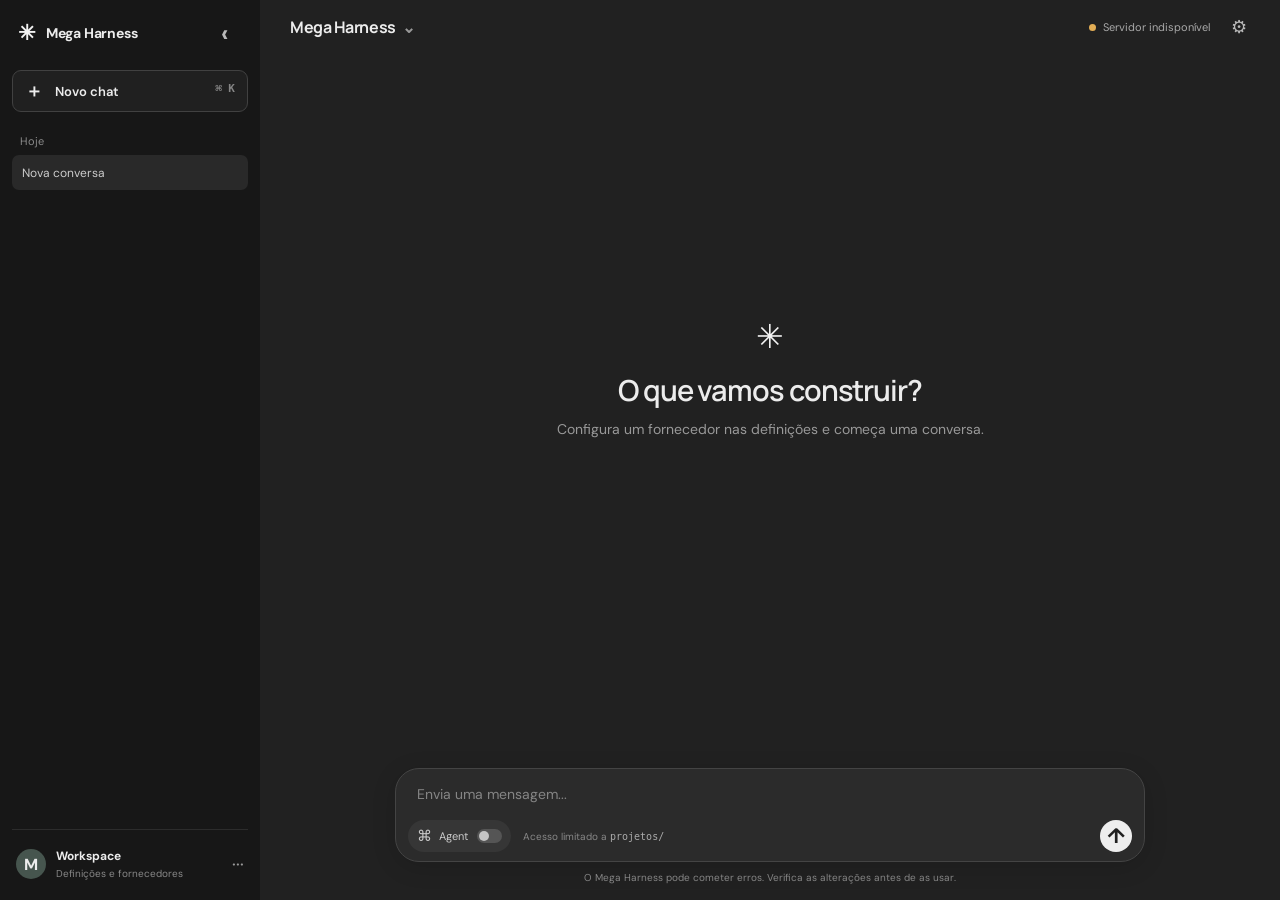
==== static/index.html @ ac8f0574 "Rebuild Mega Harness with FastAPI and ShardCloud support" ====
<!doctype html>
<html lang="pt-PT">
<head>
  <meta charset="utf-8"><meta name="viewport" content="width=device-width,initial-scale=1">
  <meta name="theme-color" content="#212121"><title>Mega Harness</title>
  <link rel="stylesheet" href="/static/styles.css">
</head>
<body>
  <aside class="sidebar" id="sidebar">
    <div class="brand"><span class="brand-mark">✳</span><span>Mega Harness</span><button class="icon-btn side-collapse" id="collapse" title="Fechar menu">‹</button></div>
    <button class="new-chat" id="newChat"><span>＋</span> Novo chat <kbd>⌘ K</kbd></button>
    <div class="nav-label">Hoje</div><div class="history" id="history"></div>
    <div class="side-bottom"><button class="profile" id="settingsOpen"><span class="avatar">M</span><span><b>Workspace</b><small>Definições e fornecedores</small></span><span class="dots">···</span></button></div>
  </aside>
  <main class="main">
    <header class="topbar"><button class="icon-btn menu-open" id="menuOpen" title="Abrir menu">☰</button><button class="model-pill" id="modelPill">Mega Harness <span class="chevron">⌄</span></button><div class="top-right"><span class="status"><i></i><span id="connectionStatus">Configura fornecedor</span></span><button class="icon-btn" id="settingsTop" title="Definições">⚙</button></div></header>
    <section class="conversation" id="conversation"><div class="welcome" id="welcome"><div class="welcome-mark">✳</div><h1>O que vamos construir?</h1><p>Configura um fornecedor nas definições e começa uma conversa.</p></div><div class="messages" id="messages"></div></section>
    <footer class="composer-wrap"><form class="composer" id="composer"><textarea id="prompt" rows="1" placeholder="Envia uma mensagem..." aria-label="Mensagem"></textarea><div class="composer-tools"><div class="left-tools"><button class="tool-chip" type="button" id="agentToggle"><span class="agent-icon">⌘</span><span>Agent</span><span class="toggle" id="toggleVisual"></span></button><span class="hint">Acesso limitado a <code>projetos/</code></span></div><button class="send" id="send" aria-label="Enviar" type="submit">↑</button></div></form><p class="disclaimer">O Mega Harness pode cometer erros. Verifica as alterações antes de as usar.</p></footer>
  </main>
  <div class="modal-backdrop hidden" id="settingsModal"><section class="settings" role="dialog" aria-modal="true" aria-labelledby="settingsTitle"><header class="settings-head"><div><div class="eyebrow">WORKSPACE</div><h2 id="settingsTitle">Definições</h2></div><button class="icon-btn" id="settingsClose" aria-label="Fechar">×</button></header><nav class="settings-tabs"><button class="tab active" data-panel="providers">Fornecedores</button><button class="tab" data-panel="general">Geral</button><button class="tab" data-panel="about">Sobre</button></nav>
    <div class="settings-body" id="panel-providers"><div class="section-heading"><div><h3>Fornecedor compatível com OpenAI</h3><p>Configura o endpoint do Qwen no Kaggle ou outro modelo.</p></div><span class="secure-badge">● Encriptação HTTPS</span></div><label class="field"><span>Nome</span><input id="providerName" value="Qwen Kaggle Agent" placeholder="Ex.: Qwen Kaggle"></label><label class="field"><span>Base URL</span><input id="baseUrl" placeholder="https://...trycloudflare.com/v1" autocomplete="url"></label><label class="field"><span>ID do modelo</span><input id="modelId" placeholder="qwen3.8-27b-abliterated" autocomplete="off"></label><label class="field"><span>Chave API (opcional)</span><div class="secret-input"><input id="apiKey" type="password" placeholder="Opcional para o Kaggle" autocomplete="new-password"><button id="revealKey" type="button">Mostrar</button></div><small>Se preencheres, fica guardada apenas neste navegador e é enviada nos pedidos.</small></label><div class="setting-row"><div><b>Modelo ativo</b><small>Usa este fornecedor no chat e no Agent.</small></div><button class="switch on" id="providerEnabled" aria-label="Fornecedor ativo"><span></span></button></div><div class="settings-actions"><button class="secondary" id="checkProvider">Testar ligação</button><button class="primary" id="saveProvider">Guardar fornecedor</button></div><div class="form-message" id="providerMessage"></div><div class="divider"></div><div class="section-heading"><div><h3>Ligação rápida ao Kaggle</h3><p>Executa o notebook e copia a Base URL para o campo acima. O ID do Qwen já fica preenchido.</p></div></div><div class="note"><span>↗</span><div><b>Notebook Qwen para Kaggle</b><p>O Kaggle inicia o modelo e o túnel HTTPS e mostra apenas a Base URL. Mantém a sessão ativa enquanto usas o chat.</p><a href="https://github.com/0299jolgue/Harness/blob/main/Kaggle-Qwen-Base-URL.ipynb" target="_blank" rel="noreferrer">Abrir código do Kaggle →</a></div></div></div>
    <div class="settings-body hidden" id="panel-general"><h3>Geral</h3><p class="muted">O histórico e a configuração do fornecedor ficam guardados localmente neste navegador.</p><div class="setting-row"><div><b>Modo Agent</b><small>O agente pode ler, criar, editar, procurar e mover ficheiros em projetos/.</small></div><button class="switch" id="agentSetting" aria-label="Agent ativo"><span></span></button></div><div class="setting-row"><div><b>Limite de edição</b><small>Ficheiros de texto até 150 KB por operação.</small></div><span class="value">150 KB</span></div><button class="secondary danger" id="clearHistory">Apagar histórico local</button></div>
    <div class="settings-body hidden" id="panel-about"><h3>Mega Harness</h3><p class="muted">Interface de chat com fornecedores OpenAI compatíveis e agente para a pasta de projeto no ShardCloud.</p><div class="about-grid"><span>Servidor</span><b>Python · FastAPI</b><span>Cliente</span><b>HTML · CSS · JavaScript</b><span>Área do agente</span><b>projetos/</b><span>Passos por execução</span><b>8 máximo</b></div></div>
  </section></div>
  <div class="confirm-backdrop hidden" id="confirmModal"><section class="confirm-card"><div class="confirm-icon">!</div><h3>Confirmar eliminação</h3><p id="confirmText">O agente quer apagar um ficheiro.</p><div class="confirm-actions"><button class="secondary" id="cancelDelete">Cancelar</button><button class="danger-btn" id="approveDelete">Apagar ficheiro</button></div></section></div>
  <script src="/static/app.js" defer></script>
</body></html>
---- static/styles.css ----
@import url('https://fonts.googleapis.com/css2?family=DM+Sans:wght@400;500;600;700&family=Manrope:wght@500;600;700;800&display=swap');
:root{color-scheme:dark;--bg:#212121;--panel:#171717;--panel-2:#2b2b2b;--line:#343434;--text:#ececec;--muted:#a1a1a1;--green:#b5e3c6;--accent:#10a37f;--danger:#e86f6f;font-family:'DM Sans',-apple-system,BlinkMacSystemFont,'Segoe UI',sans-serif}*{box-sizing:border-box}body{margin:0;background:var(--bg);color:var(--text);height:100dvh;overflow:hidden}button,input,textarea{font:inherit}button{color:inherit;cursor:pointer}.sidebar{position:fixed;inset:0 auto 0 0;width:260px;background:var(--panel);display:flex;flex-direction:column;padding:12px;z-index:5;transition:transform .2s}.brand{height:42px;display:flex;align-items:center;gap:10px;padding:0 6px;font-weight:700;font-size:14px;letter-spacing:-.2px}.brand-mark,.welcome-mark{font-size:23px;color:#f2f2f2}.brand-mark{font-size:21px}.icon-btn{height:34px;width:34px;border:0;border-radius:8px;background:transparent;color:#b9b9b9;font-size:18px;display:grid;place-items:center}.icon-btn:hover{background:#303030;color:white}.side-collapse{margin-left:auto;font-size:25px}.new-chat{margin:16px 0 22px;border:1px solid #414141;background:#202020;border-radius:9px;height:42px;text-align:left;padding:0 12px;font-size:13px;font-weight:600}.new-chat span{font-size:18px;margin-right:9px;vertical-align:-1px}.new-chat kbd{float:right;margin-top:3px;color:#858585;font-size:11px}.nav-label{font-size:11px;color:#8a8a8a;padding:0 8px 7px}.history{overflow:auto;flex:1}.history-item{height:35px;border-radius:7px;display:flex;align-items:center;padding:0 10px;font-size:12px;color:#ccc;white-space:nowrap;overflow:hidden;text-overflow:ellipsis;cursor:pointer}.history-item:hover,.history-item.active{background:#292929}.side-bottom{border-top:1px solid #2c2c2c;padding-top:10px}.profile{background:transparent;border:0;display:flex;align-items:center;text-align:left;width:100%;padding:8px 4px;border-radius:8px;gap:10px}.profile:hover{background:#252525}.avatar{width:30px;height:30px;background:#46554e;border-radius:50%;display:grid;place-items:center;font-weight:700}.profile b,.profile small{display:block}.profile b{font-size:12px}.profile small{font-size:10px;color:#888;margin-top:3px}.dots{margin-left:auto;font-size:19px;color:#999}.main{height:100dvh;margin-left:260px;display:flex;flex-direction:column}.topbar{height:54px;flex-shrink:0;display:flex;align-items:center;justify-content:space-between;padding:0 24px}.model-pill{border:0;background:transparent;font:700 16px Manrope,sans-serif;letter-spacing:-.45px}.chevron{color:#999;font-size:16px;padding-left:4px}.top-right{display:flex;align-items:center;gap:12px}.status{font-size:11px;color:#a9a9a9;display:flex;align-items:center;gap:7px}.status i{display:block;height:7px;width:7px;border-radius:50%;background:#e2ad55}.status.connected i{background:#62c395}.conversation{flex:1;overflow:auto;display:flex;flex-direction:column;align-items:center}.welcome{margin:auto 0;transform:translateY(-10px);text-align:center;padding:20px}.welcome-mark{font-size:33px;margin-bottom:12px}.welcome h1{font:600 29px Manrope,sans-serif;letter-spacing:-1.1px;margin:0 0 10px}.welcome p{font-size:14px;color:#999;margin:0}.messages{width:min(100%,820px);padding:30px 26px 20px}.message{margin:0 auto 24px;max-width:680px;display:flex;gap:13px;align-items:flex-start}.message.user{flex-direction:row-reverse}.message-avatar{width:30px;height:30px;flex:0 0 30px;border-radius:50%;display:grid;place-items:center;background:#2f2f2f;color:#eee;font-size:13px}.message.assistant .message-avatar{background:#dcece2;color:#28372e}.message-content{font-size:14px;line-height:1.7;white-space:pre-wrap;overflow-wrap:anywhere;padding-top:3px}.message.user .message-content{background:#303030;padding:10px 15px;border-radius:19px;max-width:82%}.message-meta{font-size:10px;color:#888;margin-top:8px}.tool-progress{font-size:12px;color:#9e9e9e;padding:8px 0}.composer-wrap{width:min(100%,790px);margin:0 auto;padding:0 20px 16px}.composer{border:1px solid #444;border-radius:24px;background:#2b2b2b;box-shadow:0 5px 25px #0002;padding:11px 12px 9px}.composer:focus-within{border-color:#555}.composer textarea{width:100%;max-height:180px;resize:none;border:0;outline:0;background:transparent;color:#eee;padding:4px 9px 10px;font-size:14px;line-height:1.5}.composer textarea::placeholder{color:#858585}.composer-tools{display:flex;align-items:center;justify-content:space-between}.left-tools{display:flex;align-items:center;gap:12px}.tool-chip{display:flex;gap:7px;align-items:center;background:#363636;color:#ccc;border:0;border-radius:16px;padding:6px 9px;font-size:11px}.agent-icon{font-size:15px}.toggle{height:14px;width:25px;border-radius:12px;background:#555;position:relative;margin-left:2px}.toggle:after{content:'';position:absolute;left:2px;top:2px;width:10px;height:10px;border-radius:50%;background:#c4c4c4;transition:.15s}.tool-chip.active .toggle{background:#337b62}.tool-chip.active .toggle:after{left:13px;background:#e9fff4}.hint{font-size:10px;color:#888}.hint code{color:#aaa}.send{height:32px;width:32px;border:0;border-radius:50%;background:#eee;color:#202020;font-size:21px;font-weight:700;line-height:1}.send:disabled{background:#555;color:#888}.disclaimer{text-align:center;font-size:10px;color:#858585;margin:9px 0 0}.menu-open{display:none}.modal-backdrop,.confirm-backdrop{position:fixed;inset:0;background:#0009;z-index:10;display:grid;place-items:center;padding:20px}.hidden{display:none!important}.settings{width:min(690px,100%);height:min(750px,92dvh);border:1px solid #3c3c3c;border-radius:16px;background:#202020;box-shadow:0 25px 100px #0008;display:flex;flex-direction:column;overflow:hidden}.settings-head{display:flex;align-items:center;justify-content:space-between;padding:22px 24px 15px}.eyebrow{font-size:9px;letter-spacing:1.1px;color:#929292}.settings-head h2{font:700 23px Manrope,sans-serif;margin:3px 0 0}.settings-tabs{display:flex;gap:20px;padding:0 24px;border-bottom:1px solid #353535}.tab{border:0;background:transparent;color:#969696;padding:12px 0;font-size:12px;border-bottom:2px solid transparent}.tab.active{color:#eee;border-color:#e6e6e6}.settings-body{overflow:auto;padding:21px 24px 25px}.section-heading{display:flex;align-items:flex-start;justify-content:space-between;gap:15px;margin-bottom:19px}.section-heading h3,.settings-body h3{font:600 14px Manrope,sans-serif;margin:0 0 5px}.section-heading p,.muted{color:#929292;font-size:11px;line-height:1.6;margin:0}.secure-badge{border:1px solid #3a5044;color:#a9d6ba;font-size:9px;border-radius:12px;padding:5px 8px;white-space:nowrap}.field{display:block;margin:0 0 13px}.field>span{display:block;font-size:11px;color:#bbb;margin-bottom:6px}.field input{height:37px;width:100%;border:1px solid #424242;border-radius:8px;background:#181818;color:#eee;padding:0 11px;font-size:12px;outline:0}.field input:focus{border-color:#777}.field small{display:block;font-size:9px;color:#818181;margin:6px 1px}.secret-input{display:flex}.secret-input input{border-radius:8px 0 0 8px}.secret-input button{background:#2b2b2b;border:1px solid #424242;border-left:0;border-radius:0 8px 8px 0;padding:0 12px;font-size:10px;color:#ccc}.setting-row{display:flex;align-items:center;justify-content:space-between;border-top:1px solid #333;padding:13px 0;margin-top:8px}.setting-row b,.setting-row small{display:block;font-size:11px}.setting-row small{font-size:10px;color:#888;margin-top:4px}.switch{width:36px;height:20px;border:0;border-radius:14px;background:#555;padding:2px}.switch span{display:block;width:16px;height:16px;background:#ddd;border-radius:50%;transition:.15s}.switch.on{background:#307b61}.switch.on span{transform:translateX(16px);background:#effff6}.settings-actions{display:flex;justify-content:flex-end;gap:9px;margin-top:15px}.primary,.secondary,.danger-btn{height:34px;padding:0 13px;border-radius:8px;font-size:11px;font-weight:600}.primary{border:0;background:#eee;color:#171717}.primary:hover{background:white}.secondary{border:1px solid #454545;background:#292929;color:#ddd}.secondary:hover{background:#333}.danger{margin-top:18px;color:#f39b9b}.danger-btn{border:0;background:#c94e4e;color:white}.form-message{font-size:10px;color:#b7dfc6;min-height:18px;margin-top:9px}.form-message.error{color:#ef9a9a}.divider{height:1px;background:#353535;margin:13px 0 18px}.note{display:flex;gap:11px;background:#292929;border:1px solid #393939;border-radius:10px;padding:13px;color:#ddd}.note>span{font-size:18px;color:#a9d6ba}.note b{font-size:11px}.note p{font-size:10px;line-height:1.5;color:#999;margin:5px 0}.note a{font-size:10px;color:#b4e1ca;text-decoration:none}.note a:hover{text-decoration:underline}.value{font-size:11px;color:#aaa}.about-grid{display:grid;grid-template-columns:1fr 1fr;gap:12px;margin-top:22px;font-size:11px}.about-grid span{color:#909090}.about-grid b{font-weight:500}.confirm-backdrop{z-index:20}.confirm-card{width:min(390px,100%);background:#232323;border:1px solid #484848;border-radius:16px;padding:24px;box-shadow:0 20px 70px #0009;text-align:center}.confirm-icon{margin:auto auto 12px;width:34px;height:34px;background:#573536;color:#ffb7b7;border-radius:50%;display:grid;place-items:center;font-weight:700}.confirm-card h3{font:600 16px Manrope,sans-serif;margin:0 0 8px}.confirm-card p{color:#aaa;font-size:12px;line-height:1.6;overflow-wrap:anywhere}.confirm-actions{display:flex;justify-content:center;gap:9px;margin-top:20px}@media(max-width:700px){.sidebar{transform:translateX(-100%);width:270px;box-shadow:10px 0 45px #0005}.sidebar.open{transform:translateX(0)}.side-collapse{display:none}.menu-open{display:grid}.main{margin-left:0}.topbar{padding:0 13px}.top-right{gap:5px}.status{font-size:10px}.welcome h1{font-size:24px}.welcome p{font-size:12px}.messages{padding:22px 14px}.composer-wrap{padding:0 10px 12px}.hint{display:none}.settings{height:94dvh}.settings-head{padding:17px 17px 11px}.settings-tabs{padding:0 17px}.settings-body{padding:18px 17px 22px}.section-heading{display:block}.secure-badge{display:inline-block;margin-top:8px}}
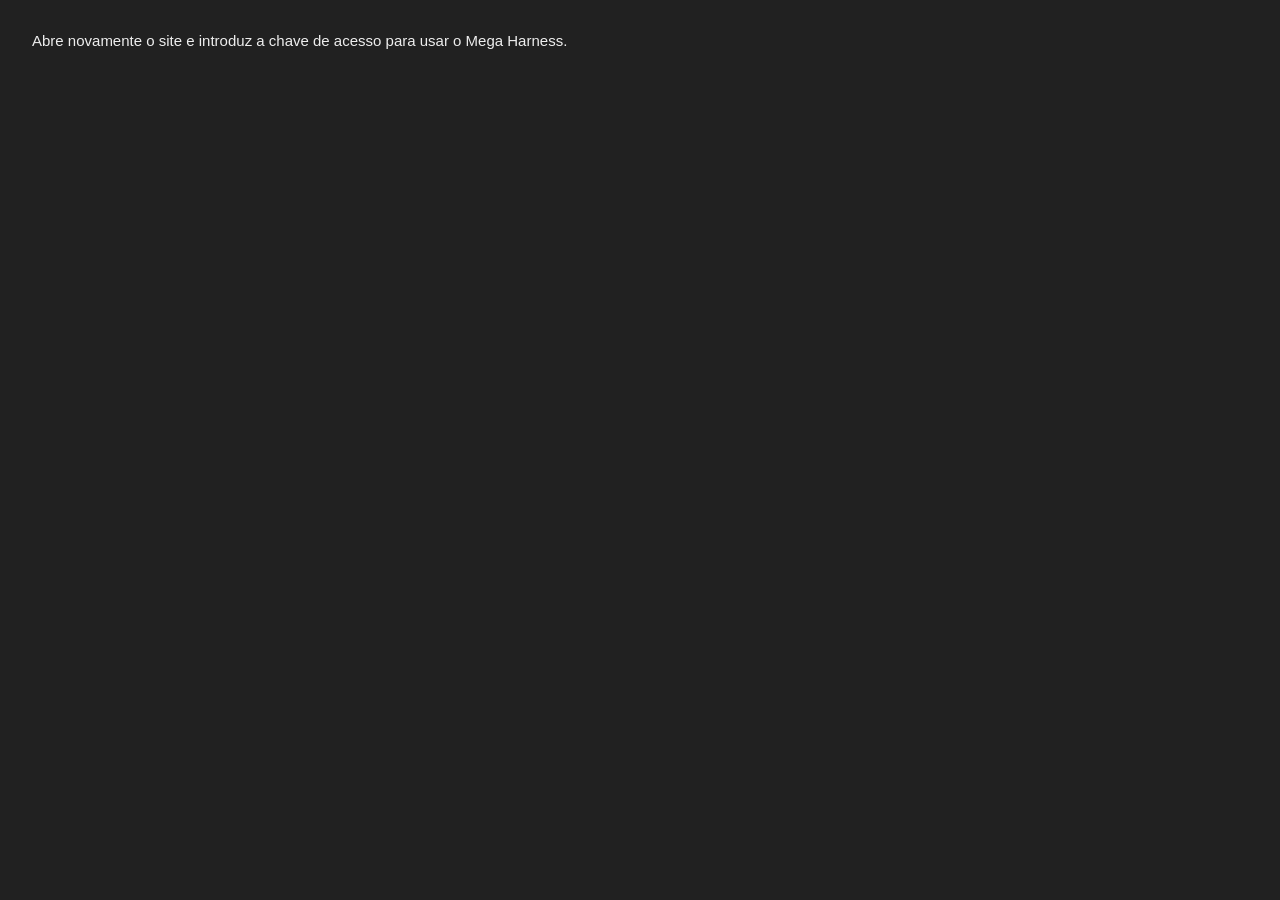
==== commit 32326803: "Add large file uploads, vision chat and Z-Image generation" ====
--- a/static/index.html
+++ b/static/index.html
@@ -15,12 +15,13 @@
   <main class="main">
     <header class="topbar"><button class="icon-btn menu-open" id="menuOpen" title="Abrir menu">☰</button><button class="model-pill" id="modelPill">Mega Harness <span class="chevron">⌄</span></button><div class="top-right"><span class="status"><i></i><span id="connectionStatus">Configura fornecedor</span></span><button class="icon-btn" id="settingsTop" title="Definições">⚙</button></div></header>
     <section class="conversation" id="conversation"><div class="welcome" id="welcome"><div class="welcome-mark">✳</div><h1>O que vamos construir?</h1><p>Configura um fornecedor nas definições e começa uma conversa.</p></div><div class="messages" id="messages"></div></section>
-    <footer class="composer-wrap"><form class="composer" id="composer"><textarea id="prompt" rows="1" placeholder="Envia uma mensagem..." aria-label="Mensagem"></textarea><div class="composer-tools"><div class="left-tools"><button class="tool-chip" type="button" id="agentToggle"><span class="agent-icon">⌘</span><span>Agent</span><span class="toggle" id="toggleVisual"></span></button><span class="hint">Acesso limitado a <code>projetos/</code></span></div><button class="send" id="send" aria-label="Enviar" type="submit">↑</button></div></form><p class="disclaimer">O Mega Harness pode cometer erros. Verifica as alterações antes de as usar.</p></footer>
+    <footer class="composer-wrap"><form class="composer" id="composer"><div id="attachmentList" class="attachment-list"></div><textarea id="prompt" rows="1" placeholder="Envia uma mensagem..." aria-label="Mensagem"></textarea><div class="composer-tools"><div class="left-tools"><button class="attach-btn" type="button" id="attachButton" title="Anexar ficheiros">＋</button><input id="fileInput" type="file" multiple hidden><button class="tool-chip" type="button" id="agentToggle"><span class="agent-icon">⌘</span><span>Agent</span><span class="toggle" id="toggleVisual"></span></button><span class="hint">Ficheiros guardados em <code>projetos/</code></span></div><button class="send" id="send" aria-label="Enviar" type="submit">↑</button></div></form><p class="disclaimer">O Mega Harness pode cometer erros. Verifica as alterações antes de as usar.</p></footer>
   </main>
-  <div class="modal-backdrop hidden" id="settingsModal"><section class="settings" role="dialog" aria-modal="true" aria-labelledby="settingsTitle"><header class="settings-head"><div><div class="eyebrow">WORKSPACE</div><h2 id="settingsTitle">Definições</h2></div><button class="icon-btn" id="settingsClose" aria-label="Fechar">×</button></header><nav class="settings-tabs"><button class="tab active" data-panel="providers">Fornecedores</button><button class="tab" data-panel="general">Geral</button><button class="tab" data-panel="about">Sobre</button></nav>
+  <div class="modal-backdrop hidden" id="settingsModal"><section class="settings" role="dialog" aria-modal="true" aria-labelledby="settingsTitle"><header class="settings-head"><div><div class="eyebrow">WORKSPACE</div><h2 id="settingsTitle">Definições</h2></div><button class="icon-btn" id="settingsClose" aria-label="Fechar">×</button></header><nav class="settings-tabs"><button class="tab active" data-panel="providers">Fornecedores</button><button class="tab" data-panel="images">Imagens</button><button class="tab" data-panel="general">Geral</button><button class="tab" data-panel="about">Sobre</button></nav>
     <div class="settings-body" id="panel-providers"><div class="section-heading"><div><h3>Fornecedor compatível com OpenAI</h3><p>Configura o endpoint do Qwen no Kaggle ou outro modelo.</p></div><span class="secure-badge">● Encriptação HTTPS</span></div><label class="field"><span>Nome</span><input id="providerName" value="Qwen Kaggle Agent" placeholder="Ex.: Qwen Kaggle"></label><label class="field"><span>Base URL</span><input id="baseUrl" placeholder="https://...trycloudflare.com/v1" autocomplete="url"></label><label class="field"><span>ID do modelo</span><input id="modelId" placeholder="qwen3.8-27b-abliterated" autocomplete="off"></label><label class="field"><span>Chave API (opcional)</span><div class="secret-input"><input id="apiKey" type="password" placeholder="Opcional para o Kaggle" autocomplete="new-password"><button id="revealKey" type="button">Mostrar</button></div><small>Se preencheres, fica guardada apenas neste navegador e é enviada nos pedidos.</small></label><div class="setting-row"><div><b>Modelo ativo</b><small>Usa este fornecedor no chat e no Agent.</small></div><button class="switch on" id="providerEnabled" aria-label="Fornecedor ativo"><span></span></button></div><div class="settings-actions"><button class="secondary" id="checkProvider">Testar ligação</button><button class="primary" id="saveProvider">Guardar fornecedor</button></div><div class="form-message" id="providerMessage"></div><div class="divider"></div><div class="section-heading"><div><h3>Ligação rápida ao Kaggle</h3><p>Executa o notebook e copia a Base URL para o campo acima. O ID do Qwen já fica preenchido.</p></div></div><div class="note"><span>↗</span><div><b>Notebook Qwen para Kaggle</b><p>O Kaggle inicia o modelo e o túnel HTTPS e mostra apenas a Base URL. Mantém a sessão ativa enquanto usas o chat.</p><a href="https://github.com/0299jolgue/Harness/blob/main/Kaggle-Qwen-Base-URL.ipynb" target="_blank" rel="noreferrer">Abrir código do Kaggle →</a></div></div></div>
-    <div class="settings-body hidden" id="panel-general"><h3>Geral</h3><p class="muted">O histórico e a configuração do fornecedor ficam guardados localmente neste navegador.</p><div class="setting-row"><div><b>Modo Agent</b><small>O agente pode ler, criar, editar, procurar e mover ficheiros em projetos/.</small></div><button class="switch" id="agentSetting" aria-label="Agent ativo"><span></span></button></div><div class="setting-row"><div><b>Limite de edição</b><small>Ficheiros de texto até 150 KB por operação.</small></div><span class="value">150 KB</span></div><button class="secondary danger" id="clearHistory">Apagar histórico local</button></div>
-    <div class="settings-body hidden" id="panel-about"><h3>Mega Harness</h3><p class="muted">Interface de chat com fornecedores OpenAI compatíveis e agente para a pasta de projeto no ShardCloud.</p><div class="about-grid"><span>Servidor</span><b>Python · FastAPI</b><span>Cliente</span><b>HTML · CSS · JavaScript</b><span>Área do agente</span><b>projetos/</b><span>Passos por execução</span><b>8 máximo</b></div></div>
+    <div class="settings-body hidden" id="panel-images"><div class="section-heading"><div><h3>Geração de imagens · Z-Image-Turbo</h3><p>Executa o notebook no Google Colab e liga o túnel HTTPS.</p></div></div><label class="field"><span>Base URL do Colab</span><input id="imageBaseUrl" placeholder="https://...trycloudflare.com" autocomplete="url"></label><label class="field"><span>Chave API do Colab</span><div class="secret-input"><input id="imageApiKey" type="password" placeholder="Chave mostrada pelo notebook" autocomplete="new-password"><button id="revealImageKey" type="button">Mostrar</button></div><small>Guardada apenas neste navegador; enviada ao servidor apenas para gerar a imagem.</small></label><div class="settings-actions"><button class="secondary" id="testImageProvider">Testar ligação</button><button class="primary" id="saveImageProvider">Guardar</button></div><div class="form-message" id="imageProviderMessage"></div><div class="divider"></div><div class="note"><span>↗</span><div><b>Notebook para Google Colab</b><p>Carrega o Z-Image-Turbo e cria uma API privada pelo túnel. Mantém o Colab ativo durante a geração.</p><a href="https://colab.research.google.com/github/0299jolgue/Harness/blob/main/Z-Image-Turbo-Colab.ipynb" target="_blank" rel="noreferrer">Abrir notebook do Colab →</a></div></div></div>
+    <div class="settings-body hidden" id="panel-general"><h3>Geral</h3><p class="muted">O histórico e as configurações ficam guardados localmente neste navegador.</p><div class="setting-row"><div><b>Modo Agent</b><small>O agente trabalha em projetos/, lê texto por blocos e inspeciona/extrai arquivos ZIP.</small></div><button class="switch" id="agentSetting" aria-label="Agent ativo"><span></span></button></div><div class="setting-row"><div><b>Tamanho máximo por ficheiro</b><small>Upload em blocos; leitura do Agent é feita por partes.</small></div><span class="value">10 GB</span></div><button class="secondary danger" id="clearHistory">Apagar histórico local</button></div>
+    <div class="settings-body hidden" id="panel-about"><h3>Mega Harness</h3><p class="muted">Chat com anexos e Agent para projetos/ no ShardCloud. Geração de imagens no Google Colab.</p><div class="about-grid"><span>Servidor</span><b>Python · FastAPI</b><span>Cliente</span><b>HTML · CSS · JavaScript</b><span>Área do agente</span><b>projetos/</b><span>Tamanho máximo</span><b>10 GB</b><span>Passos por execução</span><b>8 máximo</b></div></div>
   </section></div>
   <div class="confirm-backdrop hidden" id="confirmModal"><section class="confirm-card"><div class="confirm-icon">!</div><h3>Confirmar eliminação</h3><p id="confirmText">O agente quer apagar um ficheiro.</p><div class="confirm-actions"><button class="secondary" id="cancelDelete">Cancelar</button><button class="danger-btn" id="approveDelete">Apagar ficheiro</button></div></section></div>
   <script src="/static/app.js" defer></script>
--- a/static/styles.css
+++ b/static/styles.css
@@ -1,2 +1,3 @@
 @import url('https://fonts.googleapis.com/css2?family=DM+Sans:wght@400;500;600;700&family=Manrope:wght@500;600;700;800&display=swap');
 :root{color-scheme:dark;--bg:#212121;--panel:#171717;--panel-2:#2b2b2b;--line:#343434;--text:#ececec;--muted:#a1a1a1;--green:#b5e3c6;--accent:#10a37f;--danger:#e86f6f;font-family:'DM Sans',-apple-system,BlinkMacSystemFont,'Segoe UI',sans-serif}*{box-sizing:border-box}body{margin:0;background:var(--bg);color:var(--text);height:100dvh;overflow:hidden}button,input,textarea{font:inherit}button{color:inherit;cursor:pointer}.sidebar{position:fixed;inset:0 auto 0 0;width:260px;background:var(--panel);display:flex;flex-direction:column;padding:12px;z-index:5;transition:transform .2s}.brand{height:42px;display:flex;align-items:center;gap:10px;padding:0 6px;font-weight:700;font-size:14px;letter-spacing:-.2px}.brand-mark,.welcome-mark{font-size:23px;color:#f2f2f2}.brand-mark{font-size:21px}.icon-btn{height:34px;width:34px;border:0;border-radius:8px;background:transparent;color:#b9b9b9;font-size:18px;display:grid;place-items:center}.icon-btn:hover{background:#303030;color:white}.side-collapse{margin-left:auto;font-size:25px}.new-chat{margin:16px 0 22px;border:1px solid #414141;background:#202020;border-radius:9px;height:42px;text-align:left;padding:0 12px;font-size:13px;font-weight:600}.new-chat span{font-size:18px;margin-right:9px;vertical-align:-1px}.new-chat kbd{float:right;margin-top:3px;color:#858585;font-size:11px}.nav-label{font-size:11px;color:#8a8a8a;padding:0 8px 7px}.history{overflow:auto;flex:1}.history-item{height:35px;border-radius:7px;display:flex;align-items:center;padding:0 10px;font-size:12px;color:#ccc;white-space:nowrap;overflow:hidden;text-overflow:ellipsis;cursor:pointer}.history-item:hover,.history-item.active{background:#292929}.side-bottom{border-top:1px solid #2c2c2c;padding-top:10px}.profile{background:transparent;border:0;display:flex;align-items:center;text-align:left;width:100%;padding:8px 4px;border-radius:8px;gap:10px}.profile:hover{background:#252525}.avatar{width:30px;height:30px;background:#46554e;border-radius:50%;display:grid;place-items:center;font-weight:700}.profile b,.profile small{display:block}.profile b{font-size:12px}.profile small{font-size:10px;color:#888;margin-top:3px}.dots{margin-left:auto;font-size:19px;color:#999}.main{height:100dvh;margin-left:260px;display:flex;flex-direction:column}.topbar{height:54px;flex-shrink:0;display:flex;align-items:center;justify-content:space-between;padding:0 24px}.model-pill{border:0;background:transparent;font:700 16px Manrope,sans-serif;letter-spacing:-.45px}.chevron{color:#999;font-size:16px;padding-left:4px}.top-right{display:flex;align-items:center;gap:12px}.status{font-size:11px;color:#a9a9a9;display:flex;align-items:center;gap:7px}.status i{display:block;height:7px;width:7px;border-radius:50%;background:#e2ad55}.status.connected i{background:#62c395}.conversation{flex:1;overflow:auto;display:flex;flex-direction:column;align-items:center}.welcome{margin:auto 0;transform:translateY(-10px);text-align:center;padding:20px}.welcome-mark{font-size:33px;margin-bottom:12px}.welcome h1{font:600 29px Manrope,sans-serif;letter-spacing:-1.1px;margin:0 0 10px}.welcome p{font-size:14px;color:#999;margin:0}.messages{width:min(100%,820px);padding:30px 26px 20px}.message{margin:0 auto 24px;max-width:680px;display:flex;gap:13px;align-items:flex-start}.message.user{flex-direction:row-reverse}.message-avatar{width:30px;height:30px;flex:0 0 30px;border-radius:50%;display:grid;place-items:center;background:#2f2f2f;color:#eee;font-size:13px}.message.assistant .message-avatar{background:#dcece2;color:#28372e}.message-content{font-size:14px;line-height:1.7;white-space:pre-wrap;overflow-wrap:anywhere;padding-top:3px}.message.user .message-content{background:#303030;padding:10px 15px;border-radius:19px;max-width:82%}.message-meta{font-size:10px;color:#888;margin-top:8px}.tool-progress{font-size:12px;color:#9e9e9e;padding:8px 0}.composer-wrap{width:min(100%,790px);margin:0 auto;padding:0 20px 16px}.composer{border:1px solid #444;border-radius:24px;background:#2b2b2b;box-shadow:0 5px 25px #0002;padding:11px 12px 9px}.composer:focus-within{border-color:#555}.composer textarea{width:100%;max-height:180px;resize:none;border:0;outline:0;background:transparent;color:#eee;padding:4px 9px 10px;font-size:14px;line-height:1.5}.composer textarea::placeholder{color:#858585}.composer-tools{display:flex;align-items:center;justify-content:space-between}.left-tools{display:flex;align-items:center;gap:12px}.tool-chip{display:flex;gap:7px;align-items:center;background:#363636;color:#ccc;border:0;border-radius:16px;padding:6px 9px;font-size:11px}.agent-icon{font-size:15px}.toggle{height:14px;width:25px;border-radius:12px;background:#555;position:relative;margin-left:2px}.toggle:after{content:'';position:absolute;left:2px;top:2px;width:10px;height:10px;border-radius:50%;background:#c4c4c4;transition:.15s}.tool-chip.active .toggle{background:#337b62}.tool-chip.active .toggle:after{left:13px;background:#e9fff4}.hint{font-size:10px;color:#888}.hint code{color:#aaa}.send{height:32px;width:32px;border:0;border-radius:50%;background:#eee;color:#202020;font-size:21px;font-weight:700;line-height:1}.send:disabled{background:#555;color:#888}.disclaimer{text-align:center;font-size:10px;color:#858585;margin:9px 0 0}.menu-open{display:none}.modal-backdrop,.confirm-backdrop{position:fixed;inset:0;background:#0009;z-index:10;display:grid;place-items:center;padding:20px}.hidden{display:none!important}.settings{width:min(690px,100%);height:min(750px,92dvh);border:1px solid #3c3c3c;border-radius:16px;background:#202020;box-shadow:0 25px 100px #0008;display:flex;flex-direction:column;overflow:hidden}.settings-head{display:flex;align-items:center;justify-content:space-between;padding:22px 24px 15px}.eyebrow{font-size:9px;letter-spacing:1.1px;color:#929292}.settings-head h2{font:700 23px Manrope,sans-serif;margin:3px 0 0}.settings-tabs{display:flex;gap:20px;padding:0 24px;border-bottom:1px solid #353535}.tab{border:0;background:transparent;color:#969696;padding:12px 0;font-size:12px;border-bottom:2px solid transparent}.tab.active{color:#eee;border-color:#e6e6e6}.settings-body{overflow:auto;padding:21px 24px 25px}.section-heading{display:flex;align-items:flex-start;justify-content:space-between;gap:15px;margin-bottom:19px}.section-heading h3,.settings-body h3{font:600 14px Manrope,sans-serif;margin:0 0 5px}.section-heading p,.muted{color:#929292;font-size:11px;line-height:1.6;margin:0}.secure-badge{border:1px solid #3a5044;color:#a9d6ba;font-size:9px;border-radius:12px;padding:5px 8px;white-space:nowrap}.field{display:block;margin:0 0 13px}.field>span{display:block;font-size:11px;color:#bbb;margin-bottom:6px}.field input{height:37px;width:100%;border:1px solid #424242;border-radius:8px;background:#181818;color:#eee;padding:0 11px;font-size:12px;outline:0}.field input:focus{border-color:#777}.field small{display:block;font-size:9px;color:#818181;margin:6px 1px}.secret-input{display:flex}.secret-input input{border-radius:8px 0 0 8px}.secret-input button{background:#2b2b2b;border:1px solid #424242;border-left:0;border-radius:0 8px 8px 0;padding:0 12px;font-size:10px;color:#ccc}.setting-row{display:flex;align-items:center;justify-content:space-between;border-top:1px solid #333;padding:13px 0;margin-top:8px}.setting-row b,.setting-row small{display:block;font-size:11px}.setting-row small{font-size:10px;color:#888;margin-top:4px}.switch{width:36px;height:20px;border:0;border-radius:14px;background:#555;padding:2px}.switch span{display:block;width:16px;height:16px;background:#ddd;border-radius:50%;transition:.15s}.switch.on{background:#307b61}.switch.on span{transform:translateX(16px);background:#effff6}.settings-actions{display:flex;justify-content:flex-end;gap:9px;margin-top:15px}.primary,.secondary,.danger-btn{height:34px;padding:0 13px;border-radius:8px;font-size:11px;font-weight:600}.primary{border:0;background:#eee;color:#171717}.primary:hover{background:white}.secondary{border:1px solid #454545;background:#292929;color:#ddd}.secondary:hover{background:#333}.danger{margin-top:18px;color:#f39b9b}.danger-btn{border:0;background:#c94e4e;color:white}.form-message{font-size:10px;color:#b7dfc6;min-height:18px;margin-top:9px}.form-message.error{color:#ef9a9a}.divider{height:1px;background:#353535;margin:13px 0 18px}.note{display:flex;gap:11px;background:#292929;border:1px solid #393939;border-radius:10px;padding:13px;color:#ddd}.note>span{font-size:18px;color:#a9d6ba}.note b{font-size:11px}.note p{font-size:10px;line-height:1.5;color:#999;margin:5px 0}.note a{font-size:10px;color:#b4e1ca;text-decoration:none}.note a:hover{text-decoration:underline}.value{font-size:11px;color:#aaa}.about-grid{display:grid;grid-template-columns:1fr 1fr;gap:12px;margin-top:22px;font-size:11px}.about-grid span{color:#909090}.about-grid b{font-weight:500}.confirm-backdrop{z-index:20}.confirm-card{width:min(390px,100%);background:#232323;border:1px solid #484848;border-radius:16px;padding:24px;box-shadow:0 20px 70px #0009;text-align:center}.confirm-icon{margin:auto auto 12px;width:34px;height:34px;background:#573536;color:#ffb7b7;border-radius:50%;display:grid;place-items:center;font-weight:700}.confirm-card h3{font:600 16px Manrope,sans-serif;margin:0 0 8px}.confirm-card p{color:#aaa;font-size:12px;line-height:1.6;overflow-wrap:anywhere}.confirm-actions{display:flex;justify-content:center;gap:9px;margin-top:20px}@media(max-width:700px){.sidebar{transform:translateX(-100%);width:270px;box-shadow:10px 0 45px #0005}.sidebar.open{transform:translateX(0)}.side-collapse{display:none}.menu-open{display:grid}.main{margin-left:0}.topbar{padding:0 13px}.top-right{gap:5px}.status{font-size:10px}.welcome h1{font-size:24px}.welcome p{font-size:12px}.messages{padding:22px 14px}.composer-wrap{padding:0 10px 12px}.hint{display:none}.settings{height:94dvh}.settings-head{padding:17px 17px 11px}.settings-tabs{padding:0 17px}.settings-body{padding:18px 17px 22px}.section-heading{display:block}.secure-badge{display:inline-block;margin-top:8px}}
+.attach-btn{width:30px;height:30px;border:0;border-radius:50%;background:#393939;color:#ddd;font-size:21px;line-height:1}.attach-btn:hover{background:#494949}.attach-btn:disabled{opacity:.5}.attachment-list{display:flex;flex-wrap:wrap;gap:7px;padding:2px 5px 8px}.pending-file,.file-attachment{display:inline-flex;align-items:center;gap:7px;border:1px solid #494949;border-radius:10px;background:#333;padding:7px 10px;color:#ddd;font-size:11px;text-decoration:none}.pending-file button{border:0;background:transparent;color:#aaa;font-size:16px;padding:0 0 0 5px}.file-attachment small{color:#999}.image-attachment{display:inline-block;margin:8px 7px 2px 0;vertical-align:top}.image-attachment img{display:block;max-width:min(420px,70vw);max-height:420px;object-fit:contain;border-radius:12px;border:1px solid #424242;background:#151515}.settings-tabs{gap:17px}.settings-tabs .tab{white-space:nowrap}
